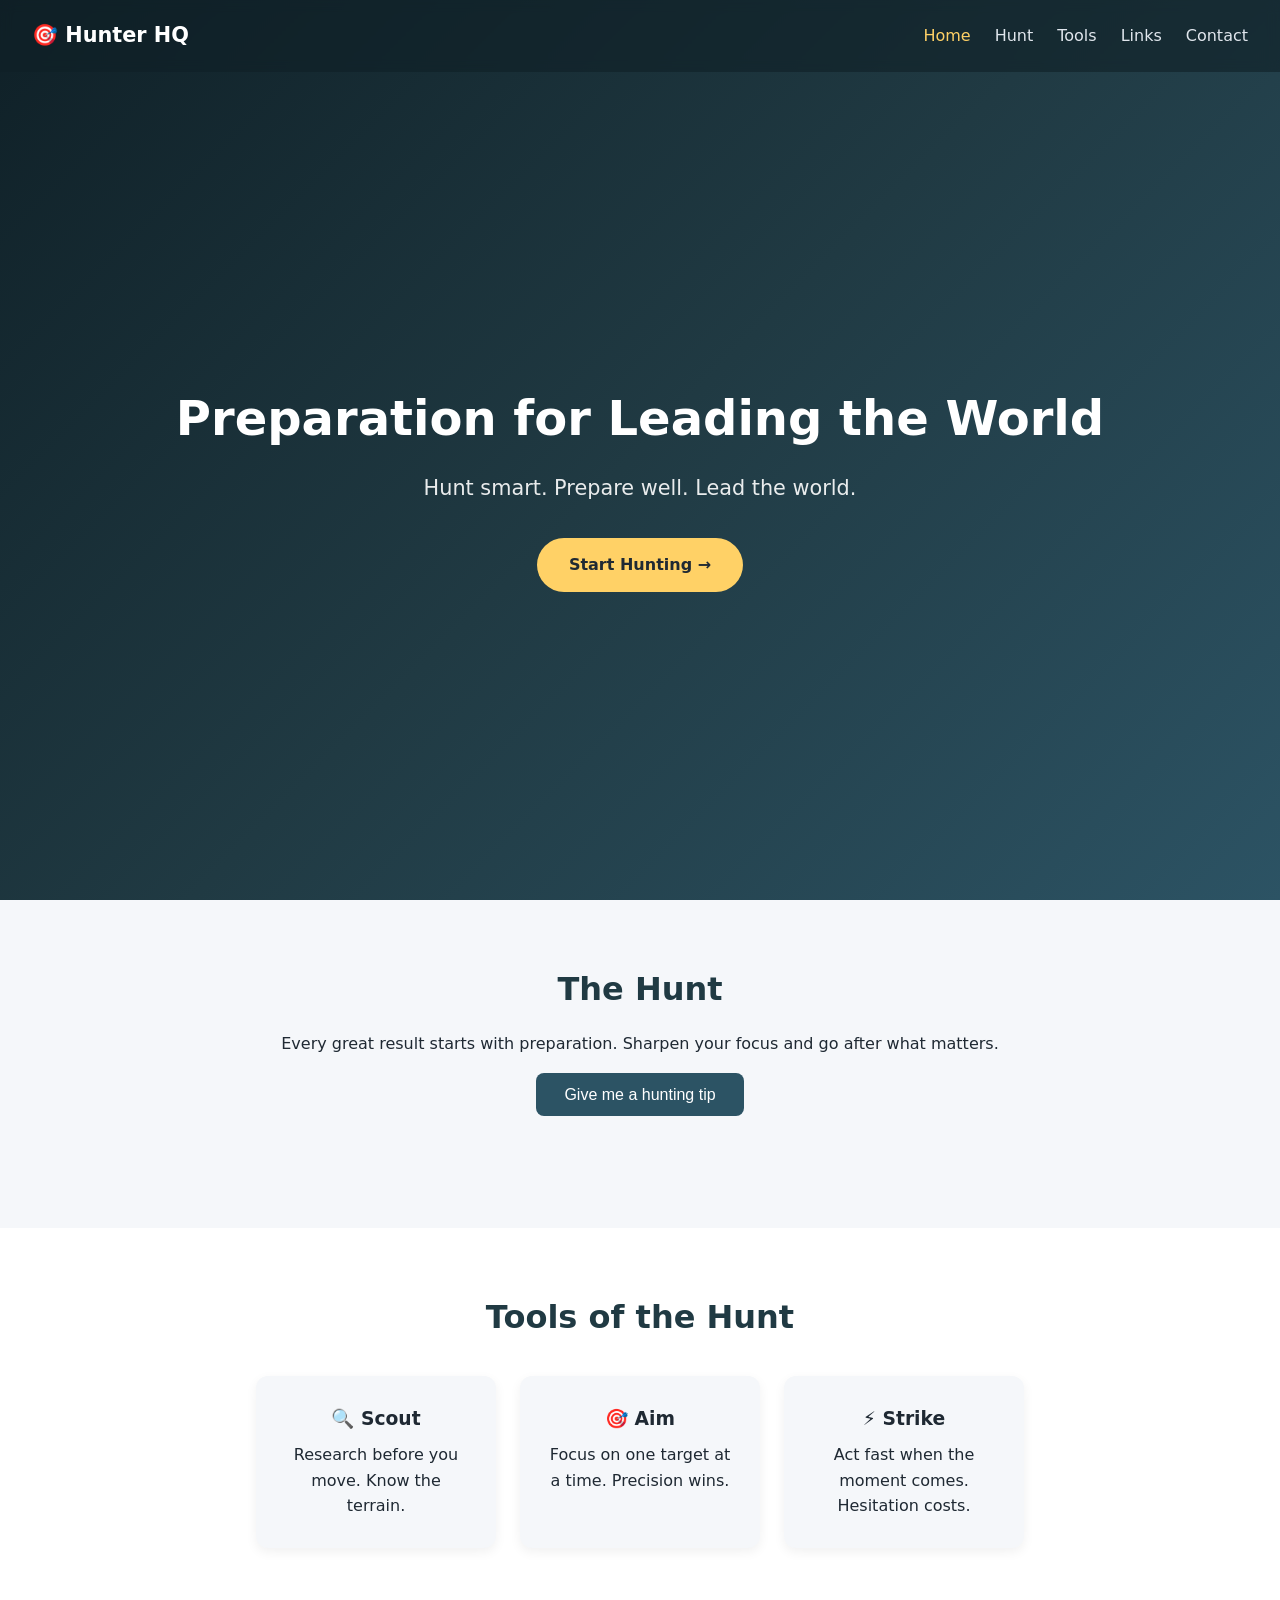
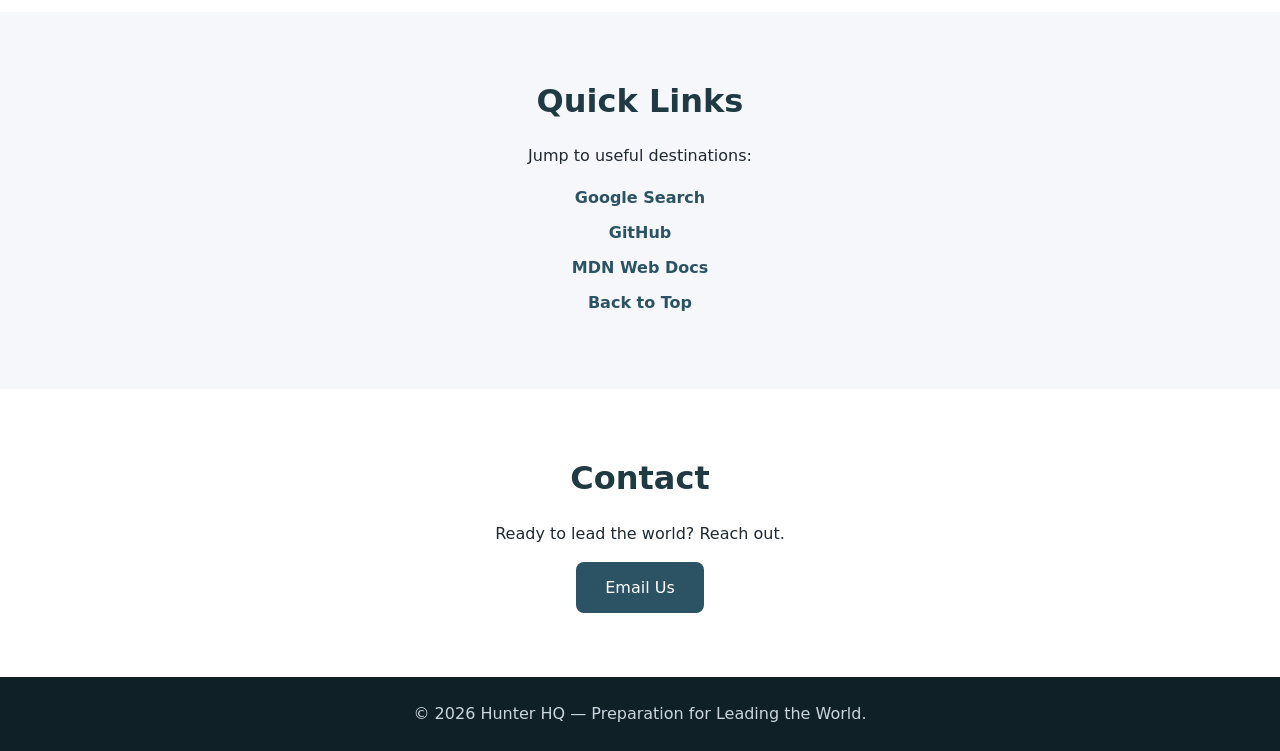
==== index.html @ e1bc9bd0 "Initial commit: Hunter HQ homepage Co-Authored-By: Claude Opus 4.8 (1M context) <noreply@anthropic.c" ====
<!DOCTYPE html>
<html lang="en">
<head>
  <meta charset="UTF-8" />
  <meta name="viewport" content="width=device-width, initial-scale=1.0" />
  <title>Preparation for Leading the World</title>
  <link rel="stylesheet" href="style.css" />
</head>
<body>
  <header class="hero">
    <nav class="nav">
      <span class="brand">🎯 Hunter HQ</span>
      <ul class="nav-links">
        <li><a href="#home">Home</a></li>
        <li><a href="#hunt">Hunt</a></li>
        <li><a href="#tools">Tools</a></li>
        <li><a href="#links">Links</a></li>
        <li><a href="#contact">Contact</a></li>
      </ul>
    </nav>

    <div id="home" class="hero-content">
      <h1>Preparation for Leading the World</h1>
      <p class="motto">Hunt smart. Prepare well. Lead the world.</p>
      <a href="#hunt" class="cta">Start Hunting →</a>
    </div>
  </header>

  <main>
    <section id="hunt" class="section">
      <h2>The Hunt</h2>
      <p>Every great result starts with preparation. Sharpen your focus and go after what matters.</p>
      <button id="quoteBtn" class="btn">Give me a hunting tip</button>
      <p id="quote" class="quote"></p>
    </section>

    <section id="tools" class="section alt">
      <h2>Tools of the Hunt</h2>
      <div class="cards">
        <div class="card">
          <h3>🔍 Scout</h3>
          <p>Research before you move. Know the terrain.</p>
        </div>
        <div class="card">
          <h3>🎯 Aim</h3>
          <p>Focus on one target at a time. Precision wins.</p>
        </div>
        <div class="card">
          <h3>⚡ Strike</h3>
          <p>Act fast when the moment comes. Hesitation costs.</p>
        </div>
      </div>
    </section>

    <section id="links" class="section">
      <h2>Quick Links</h2>
      <p>Jump to useful destinations:</p>
      <ul class="link-list">
        <li><a href="https://www.google.com" target="_blank" rel="noopener">Google Search</a></li>
        <li><a href="https://github.com" target="_blank" rel="noopener">GitHub</a></li>
        <li><a href="https://developer.mozilla.org" target="_blank" rel="noopener">MDN Web Docs</a></li>
        <li><a href="#home">Back to Top</a></li>
      </ul>
    </section>

    <section id="contact" class="section alt">
      <h2>Contact</h2>
      <p>Ready to lead the world? Reach out.</p>
      <a href="mailto:vairafiq@gmail.com" class="btn">Email Us</a>
    </section>
  </main>

  <footer class="footer">
    <p>&copy; 2026 Hunter HQ — Preparation for Leading the World.</p>
  </footer>

  <script src="script.js"></script>
</body>
</html>
---- style.css ----
* {
  margin: 0;
  padding: 0;
  box-sizing: border-box;
}

html {
  scroll-behavior: smooth;
}

body {
  font-family: "Segoe UI", system-ui, sans-serif;
  color: #1f2933;
  line-height: 1.6;
  background: #f5f7fa;
}

/* Hero + nav */
.hero {
  background: linear-gradient(135deg, #0f2027, #203a43, #2c5364);
  color: #fff;
  min-height: 100vh;
  display: flex;
  flex-direction: column;
}

.nav {
  display: flex;
  justify-content: space-between;
  align-items: center;
  padding: 1.2rem 2rem;
  position: sticky;
  top: 0;
  backdrop-filter: blur(6px);
  background: rgba(15, 32, 39, 0.6);
}

.brand {
  font-weight: 700;
  font-size: 1.3rem;
}

.nav-links {
  display: flex;
  gap: 1.5rem;
  list-style: none;
}

.nav-links a {
  color: #e0e6ed;
  text-decoration: none;
  font-weight: 500;
  transition: color 0.2s;
}

.nav-links a:hover {
  color: #ffd166;
}

.hero-content {
  flex: 1;
  display: flex;
  flex-direction: column;
  justify-content: center;
  align-items: center;
  text-align: center;
  padding: 2rem;
}

.hero-content h1 {
  font-size: 3rem;
  margin-bottom: 1rem;
}

.motto {
  font-size: 1.3rem;
  opacity: 0.9;
  margin-bottom: 2rem;
}

.cta {
  background: #ffd166;
  color: #1f2933;
  padding: 0.9rem 2rem;
  border-radius: 999px;
  text-decoration: none;
  font-weight: 700;
  transition: transform 0.2s, box-shadow 0.2s;
}

.cta:hover {
  transform: translateY(-3px);
  box-shadow: 0 8px 20px rgba(0, 0, 0, 0.3);
}

/* Sections */
.section {
  max-width: 900px;
  margin: 0 auto;
  padding: 4rem 2rem;
  text-align: center;
}

.section.alt {
  background: #fff;
  max-width: 100%;
}

.section.alt > * {
  max-width: 900px;
  margin-left: auto;
  margin-right: auto;
}

.section h2 {
  font-size: 2rem;
  margin-bottom: 1rem;
  color: #203a43;
}

/* Buttons */
.btn {
  display: inline-block;
  margin-top: 1rem;
  background: #2c5364;
  color: #fff;
  border: none;
  padding: 0.8rem 1.8rem;
  border-radius: 8px;
  font-size: 1rem;
  cursor: pointer;
  text-decoration: none;
  transition: background 0.2s;
}

.btn:hover {
  background: #203a43;
}

.quote {
  margin-top: 1.5rem;
  font-style: italic;
  color: #486581;
  min-height: 1.5rem;
}

/* Cards */
.cards {
  display: flex;
  gap: 1.5rem;
  flex-wrap: wrap;
  justify-content: center;
  margin-top: 2rem;
}

.card {
  background: #f5f7fa;
  border-radius: 12px;
  padding: 1.8rem;
  width: 240px;
  box-shadow: 0 4px 12px rgba(0, 0, 0, 0.06);
  transition: transform 0.2s;
}

.card:hover {
  transform: translateY(-6px);
}

.card h3 {
  margin-bottom: 0.5rem;
}

/* Link list */
.link-list {
  list-style: none;
  margin-top: 1rem;
}

.link-list li {
  margin: 0.6rem 0;
}

.link-list a {
  color: #2c5364;
  font-weight: 600;
  text-decoration: none;
}

.link-list a:hover {
  text-decoration: underline;
}

/* Footer */
.footer {
  background: #0f2027;
  color: #cbd5e0;
  text-align: center;
  padding: 1.5rem;
}

@media (max-width: 600px) {
  .nav {
    flex-direction: column;
    gap: 1rem;
  }
  .hero-content h1 {
    font-size: 2rem;
  }
}
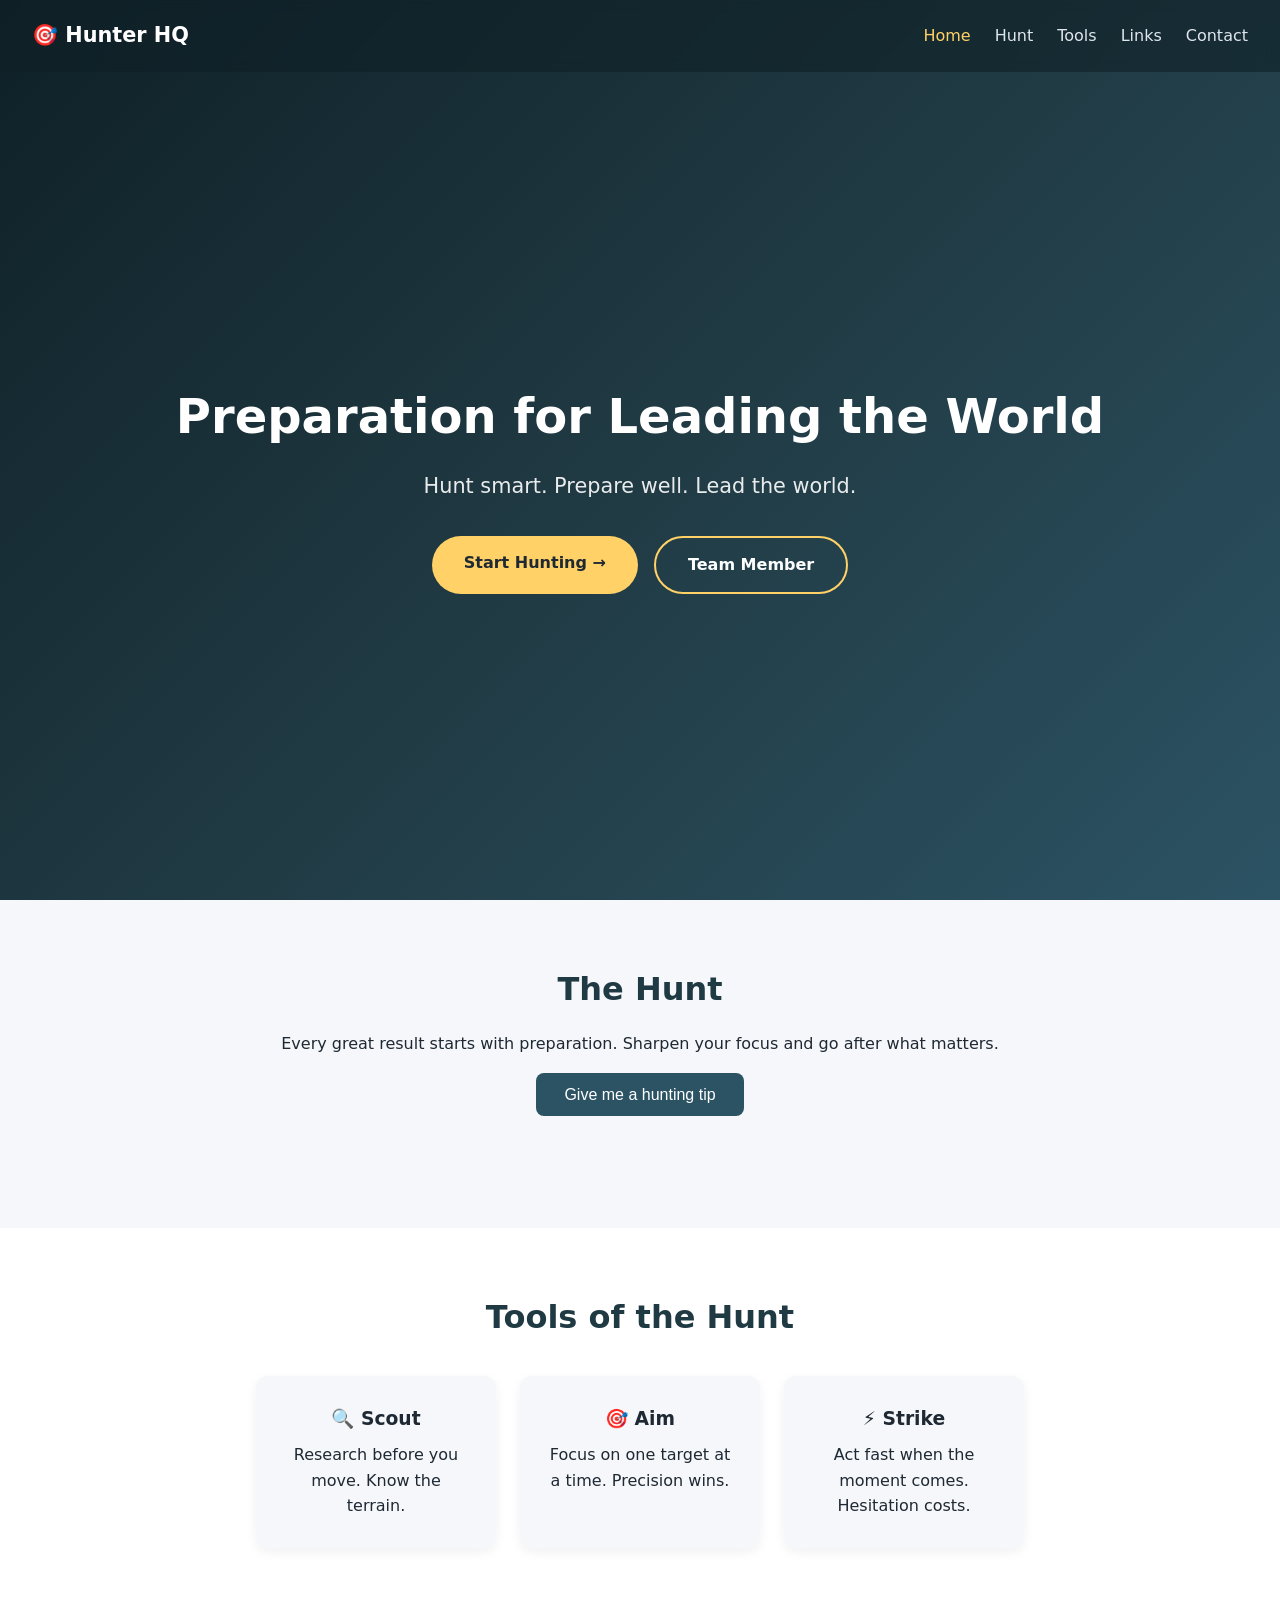
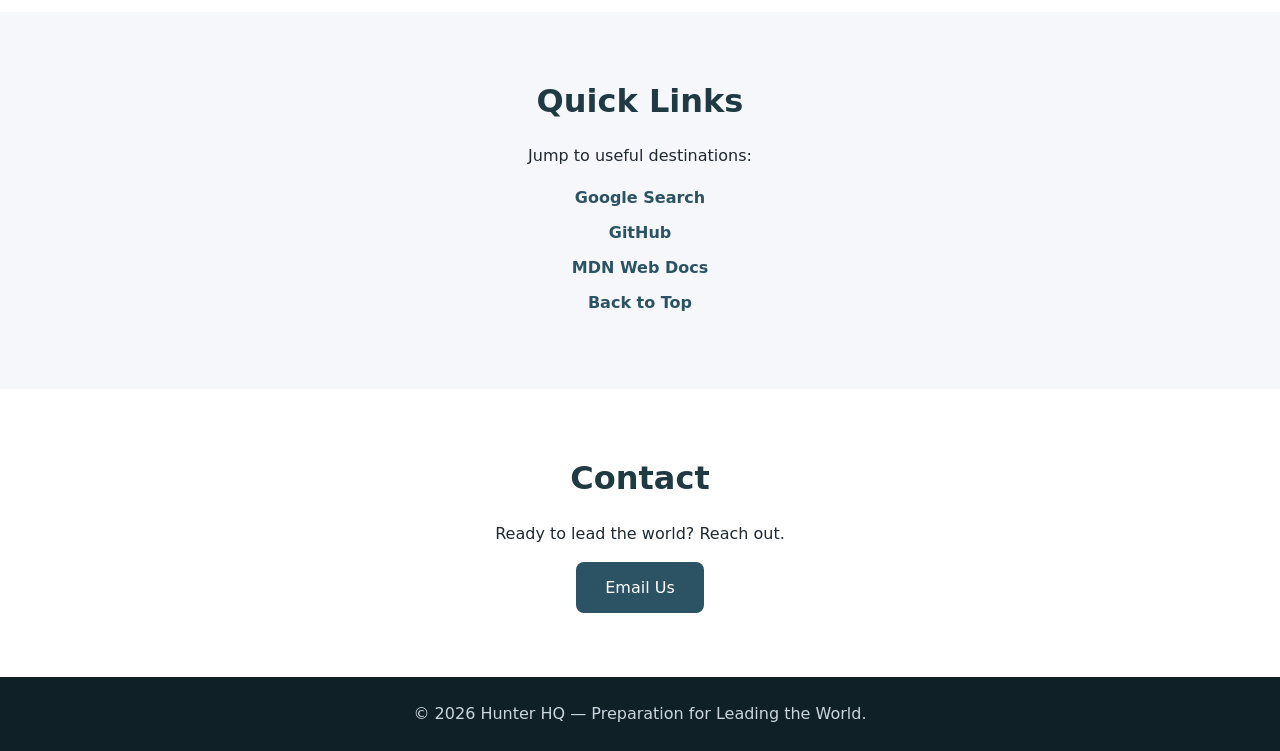
==== commit 8e50c3d5: "added new features in portfolio" ====
--- a/index.html
+++ b/index.html
@@ -22,7 +22,10 @@
     <div id="home" class="hero-content">
       <h1>Preparation for Leading the World</h1>
       <p class="motto">Hunt smart. Prepare well. Lead the world.</p>
-      <a href="#hunt" class="cta">Start Hunting →</a>
+      <div class="hero-actions">
+        <a href="#hunt" class="cta">Start Hunting →</a>
+        <a href="f_index.html" class="cta cta-secondary">Team Member</a>
+      </div>
     </div>
   </header>
 
--- a/style.css
+++ b/style.css
@@ -78,6 +78,13 @@
   margin-bottom: 2rem;
 }
 
+.hero-actions {
+  display: flex;
+  gap: 1rem;
+  flex-wrap: wrap;
+  justify-content: center;
+}
+
 .cta {
   background: #ffd166;
   color: #1f2933;
@@ -86,6 +93,12 @@
   text-decoration: none;
   font-weight: 700;
   transition: transform 0.2s, box-shadow 0.2s;
+}
+
+.cta-secondary {
+  background: transparent;
+  color: #fff;
+  border: 2px solid #ffd166;
 }
 
 .cta:hover {
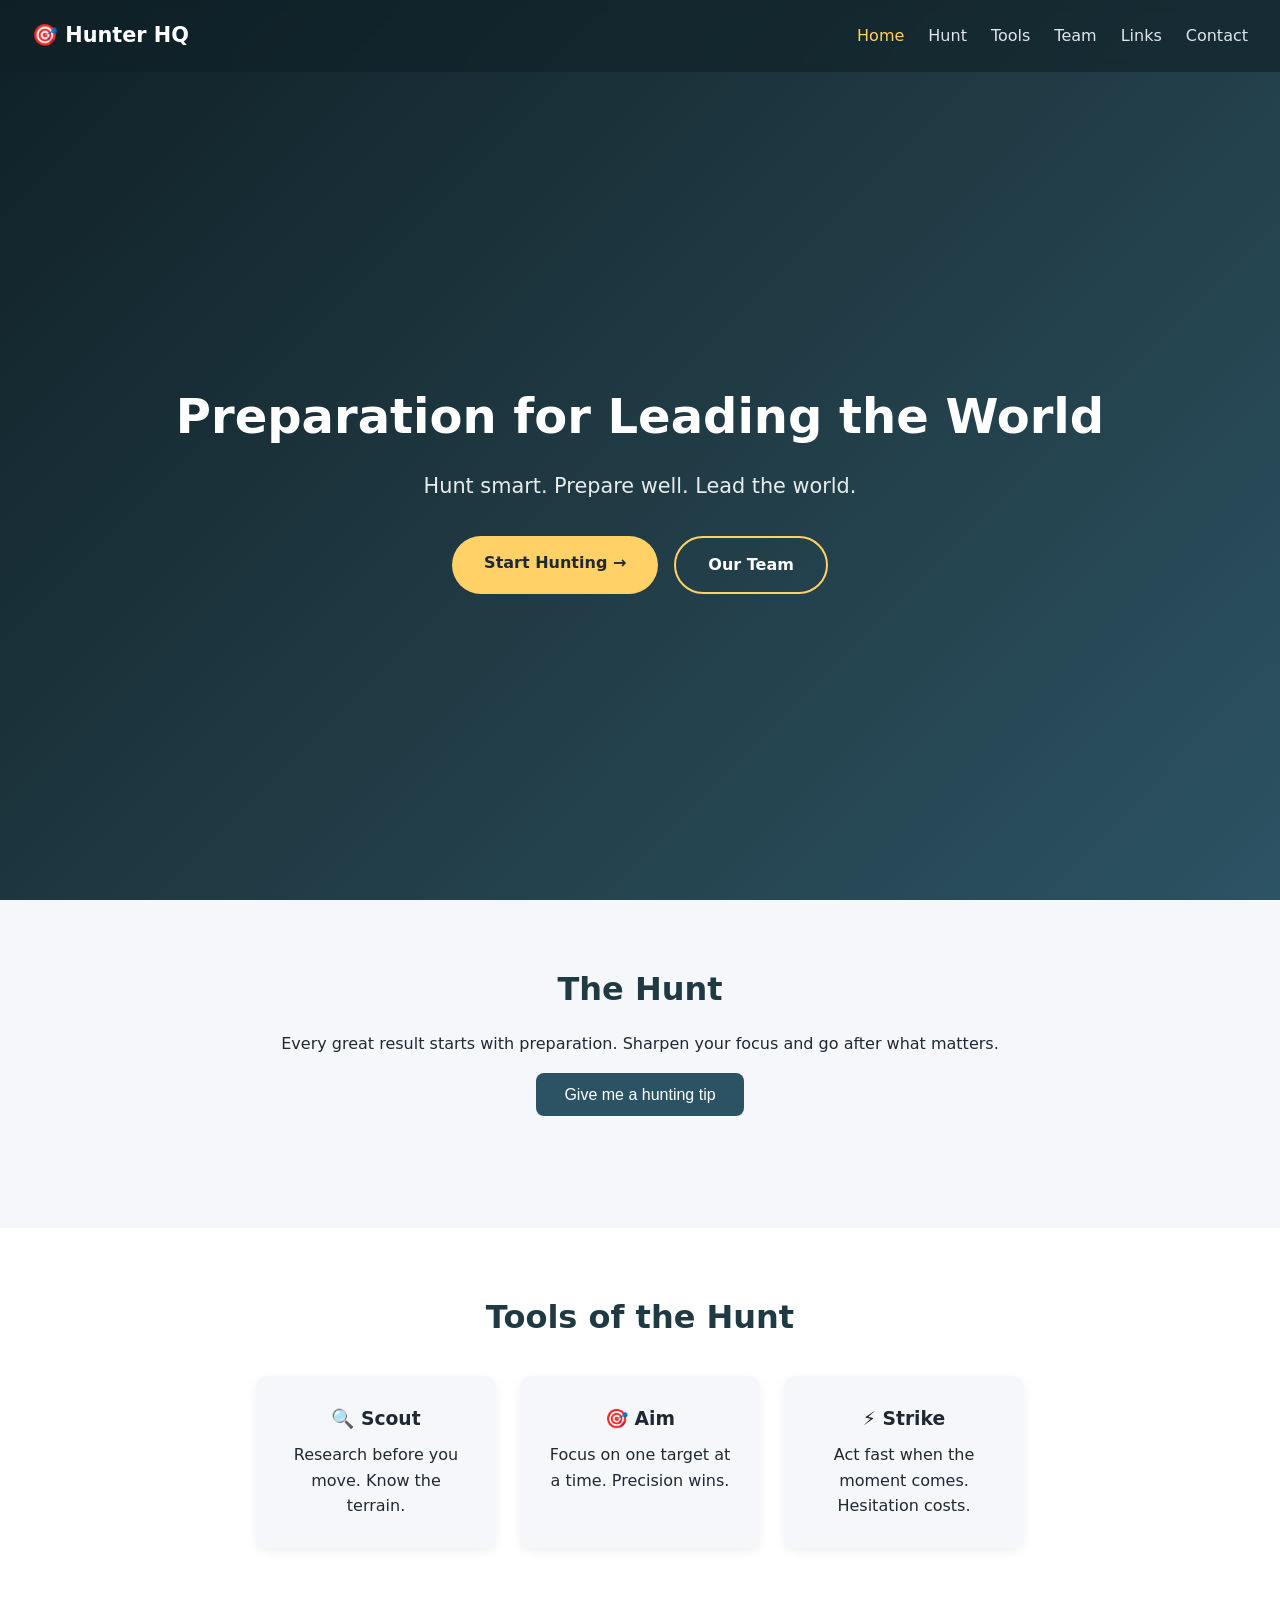
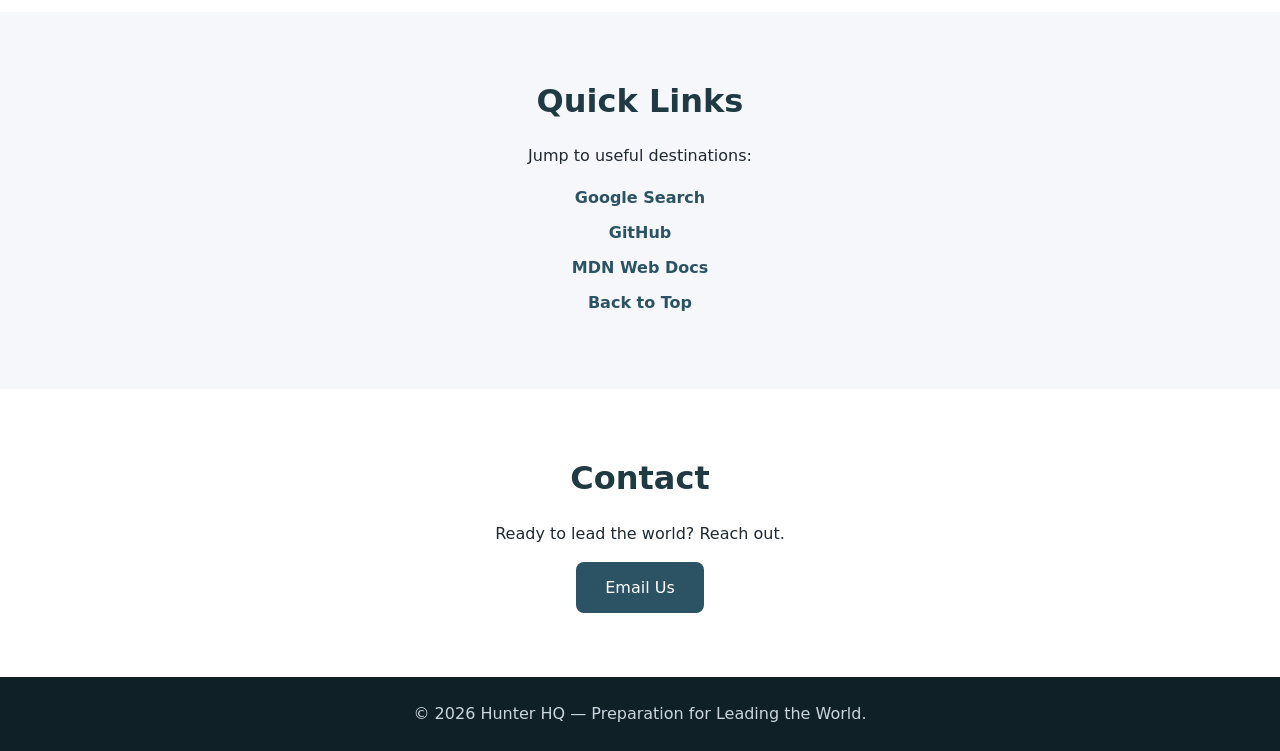
==== commit 244bed8b: "ADDED: Farhan Tasnim profile and team selection feature by Jisan - Added Farhan Tasnim profile page " ====
--- a/index.html
+++ b/index.html
@@ -14,6 +14,7 @@
         <li><a href="#home">Home</a></li>
         <li><a href="#hunt">Hunt</a></li>
         <li><a href="#tools">Tools</a></li>
+        <li><a href="team.html">Team</a></li>
         <li><a href="#links">Links</a></li>
         <li><a href="#contact">Contact</a></li>
       </ul>
@@ -24,7 +25,7 @@
       <p class="motto">Hunt smart. Prepare well. Lead the world.</p>
       <div class="hero-actions">
         <a href="#hunt" class="cta">Start Hunting →</a>
-        <a href="f_index.html" class="cta cta-secondary">Team Member</a>
+        <a href="team.html" class="cta cta-secondary">Our Team</a>
       </div>
     </div>
   </header>
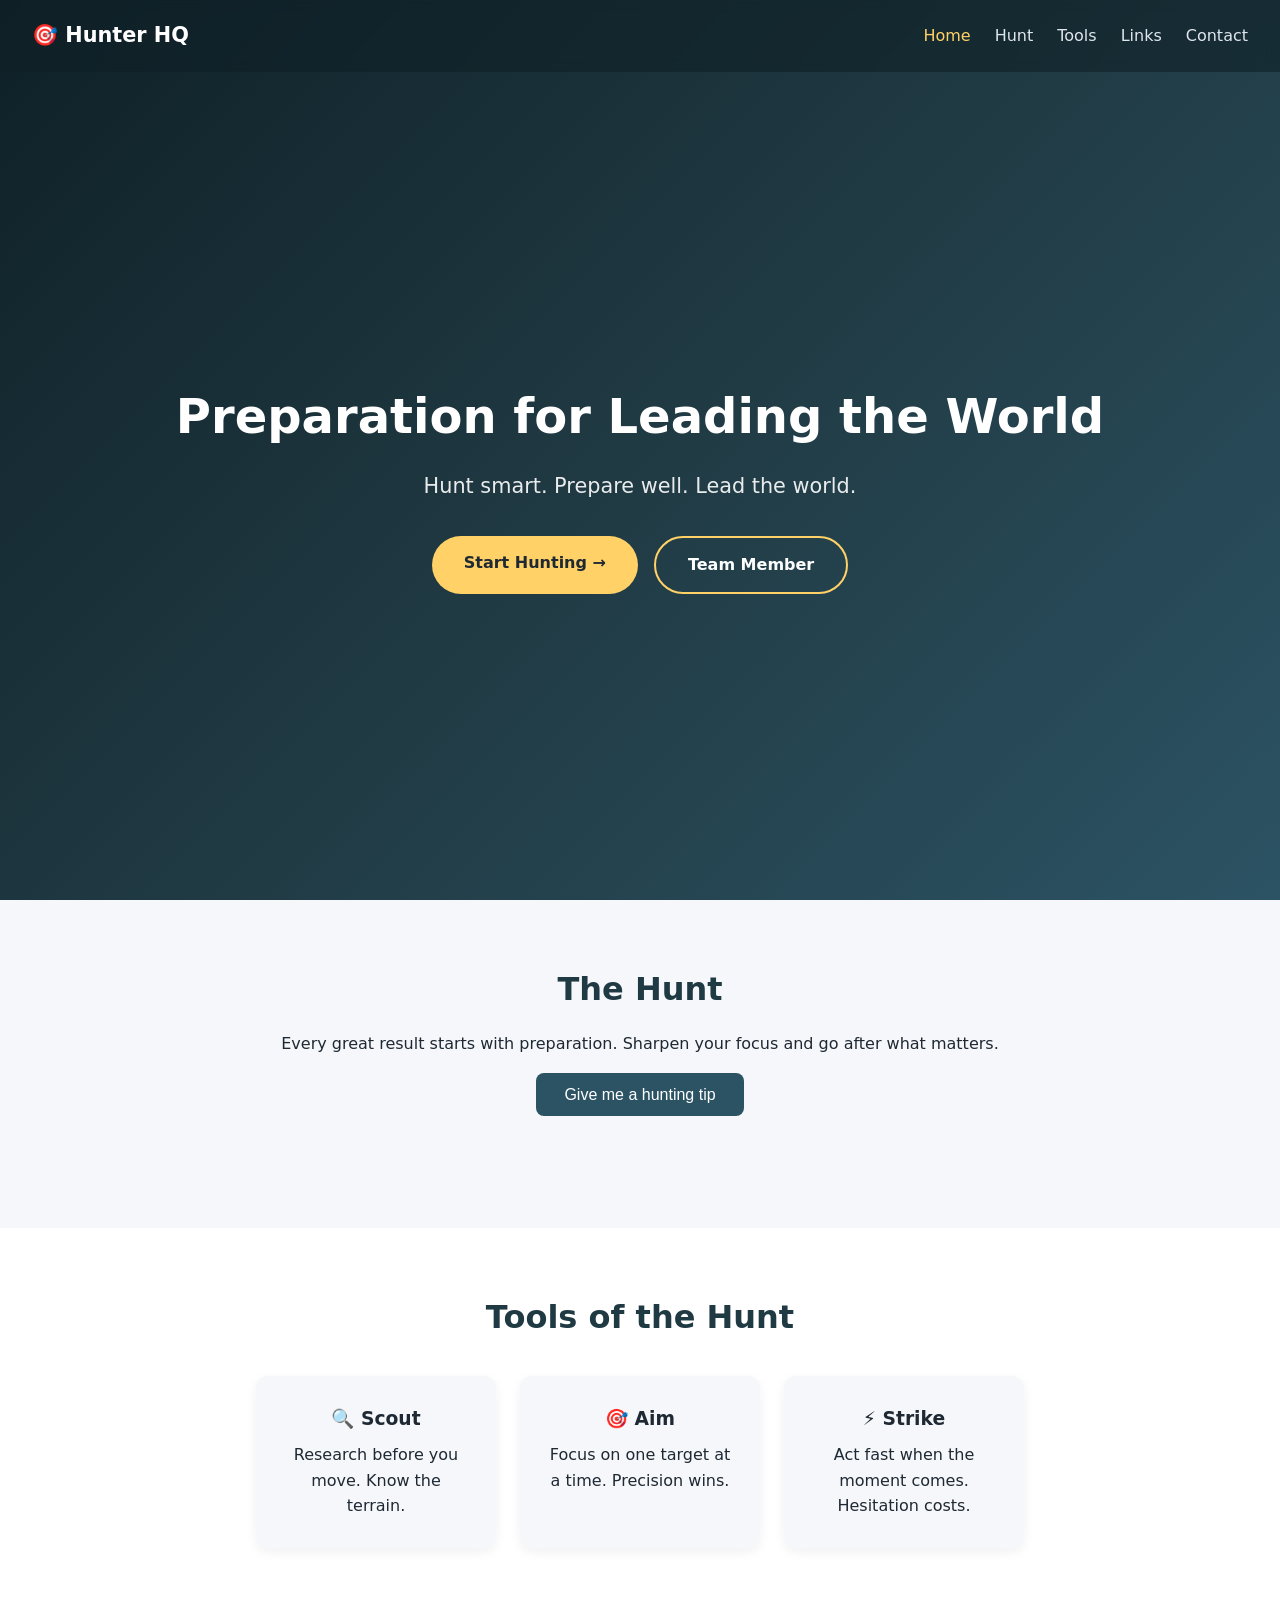
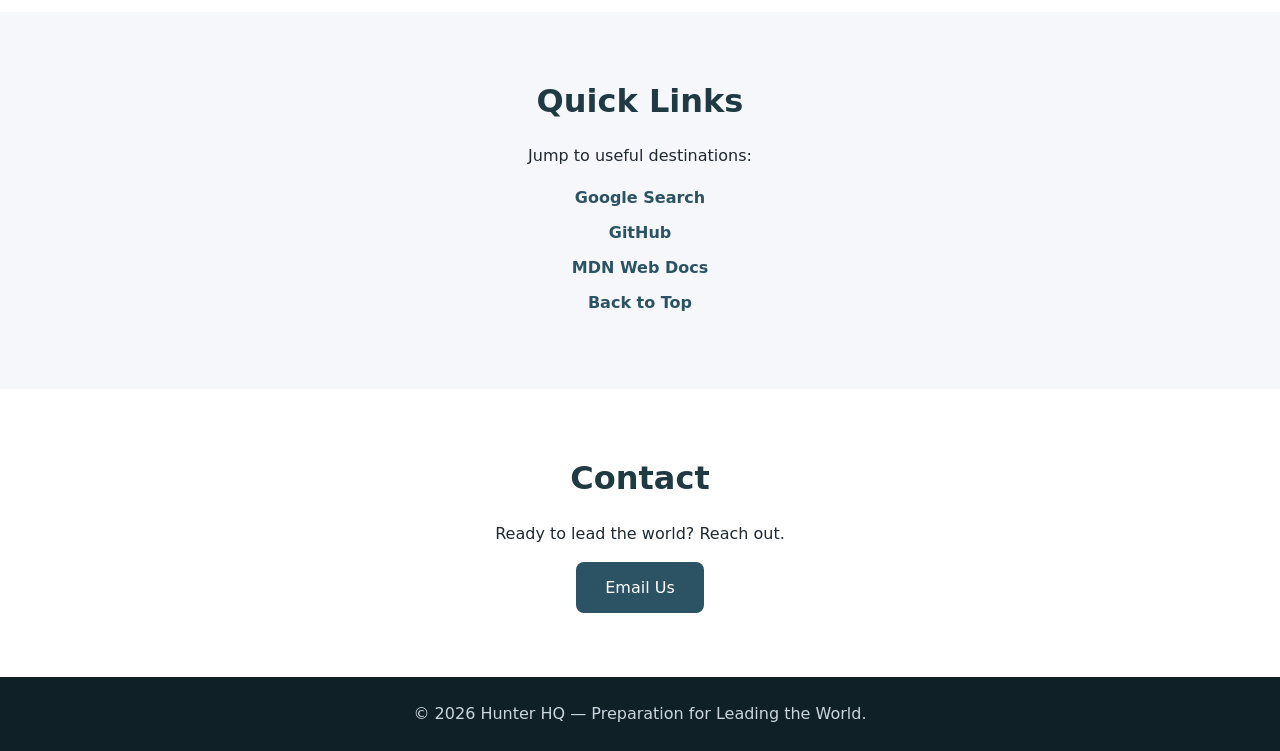
==== commit 9b4f0322: "ADDED: Team page with S. M. Fayez Ahmed and Farhan profiles - Created team.html" ====
--- a/index.html
+++ b/index.html
@@ -14,7 +14,6 @@
         <li><a href="#home">Home</a></li>
         <li><a href="#hunt">Hunt</a></li>
         <li><a href="#tools">Tools</a></li>
-        <li><a href="team.html">Team</a></li>
         <li><a href="#links">Links</a></li>
         <li><a href="#contact">Contact</a></li>
       </ul>
@@ -25,7 +24,7 @@
       <p class="motto">Hunt smart. Prepare well. Lead the world.</p>
       <div class="hero-actions">
         <a href="#hunt" class="cta">Start Hunting →</a>
-        <a href="team.html" class="cta cta-secondary">Our Team</a>
+        <a href="f_index.html" class="cta cta-secondary">Team Member</a>
       </div>
     </div>
   </header>
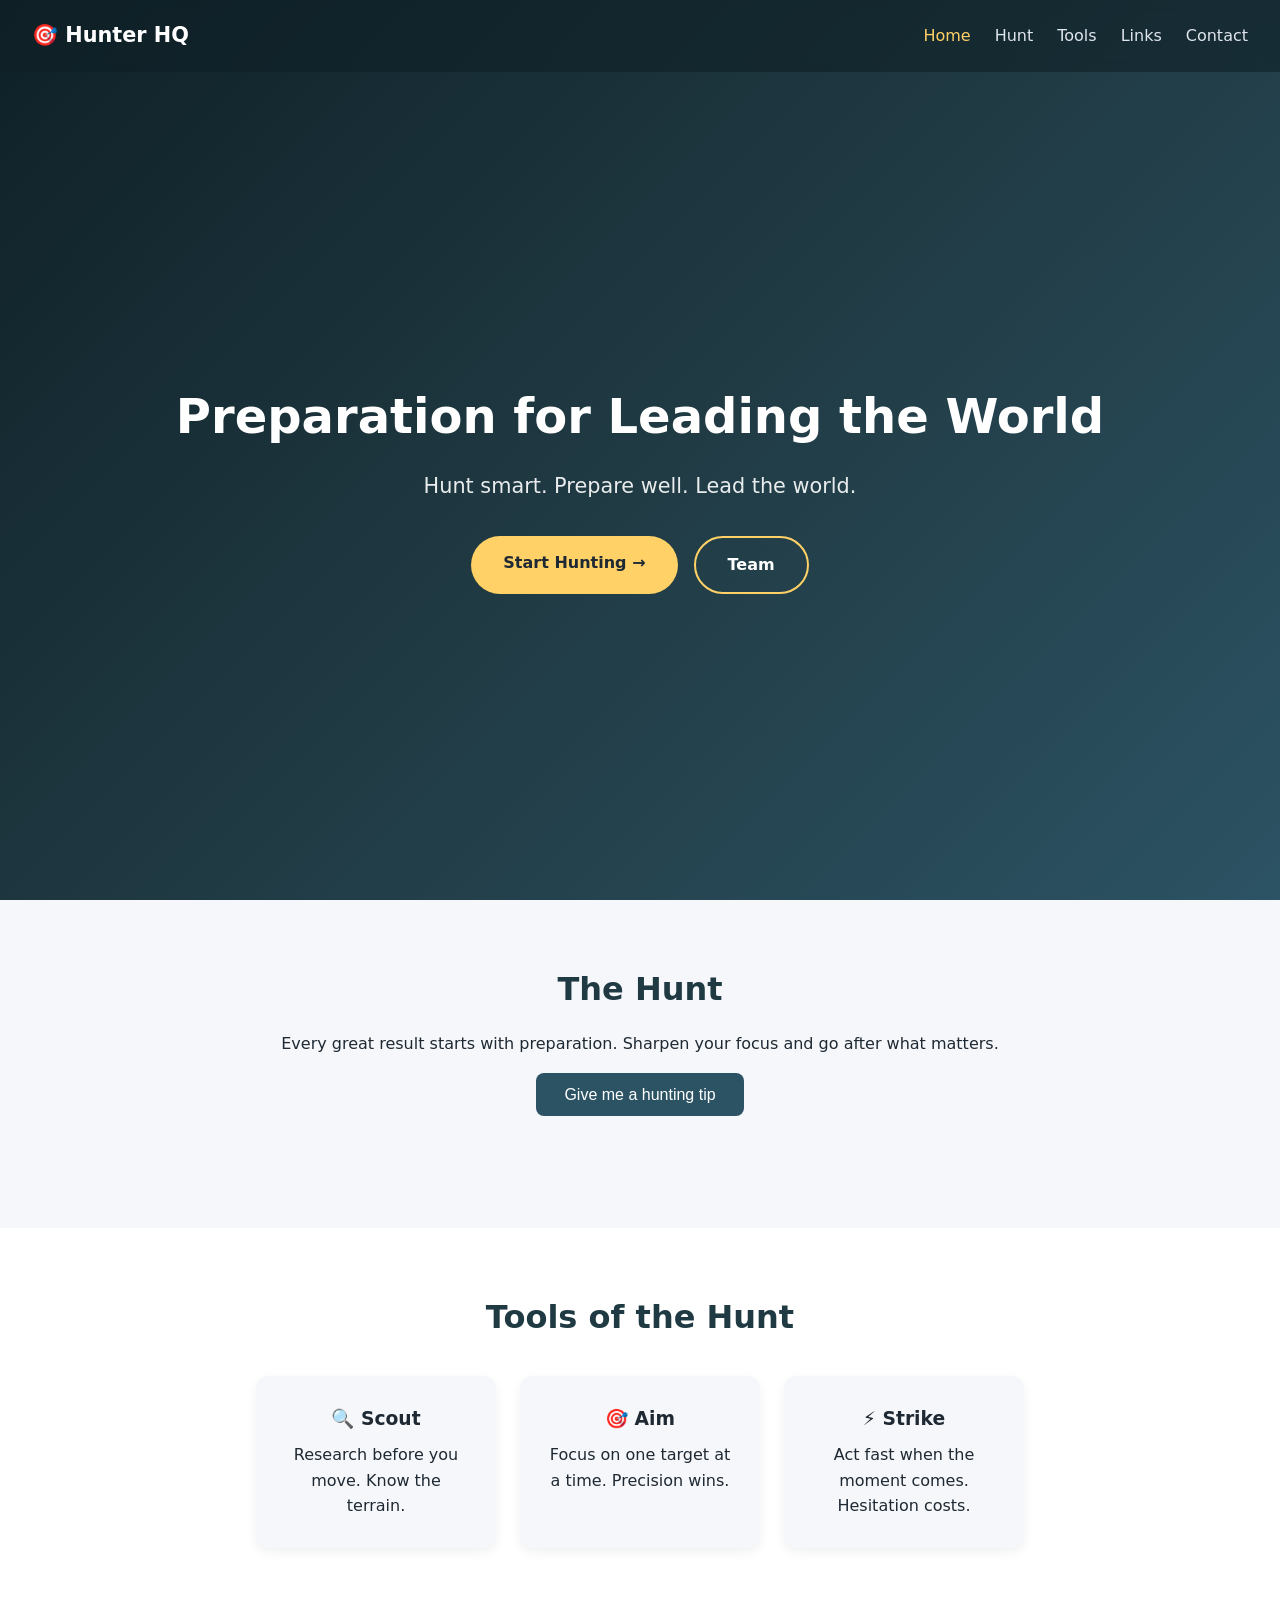
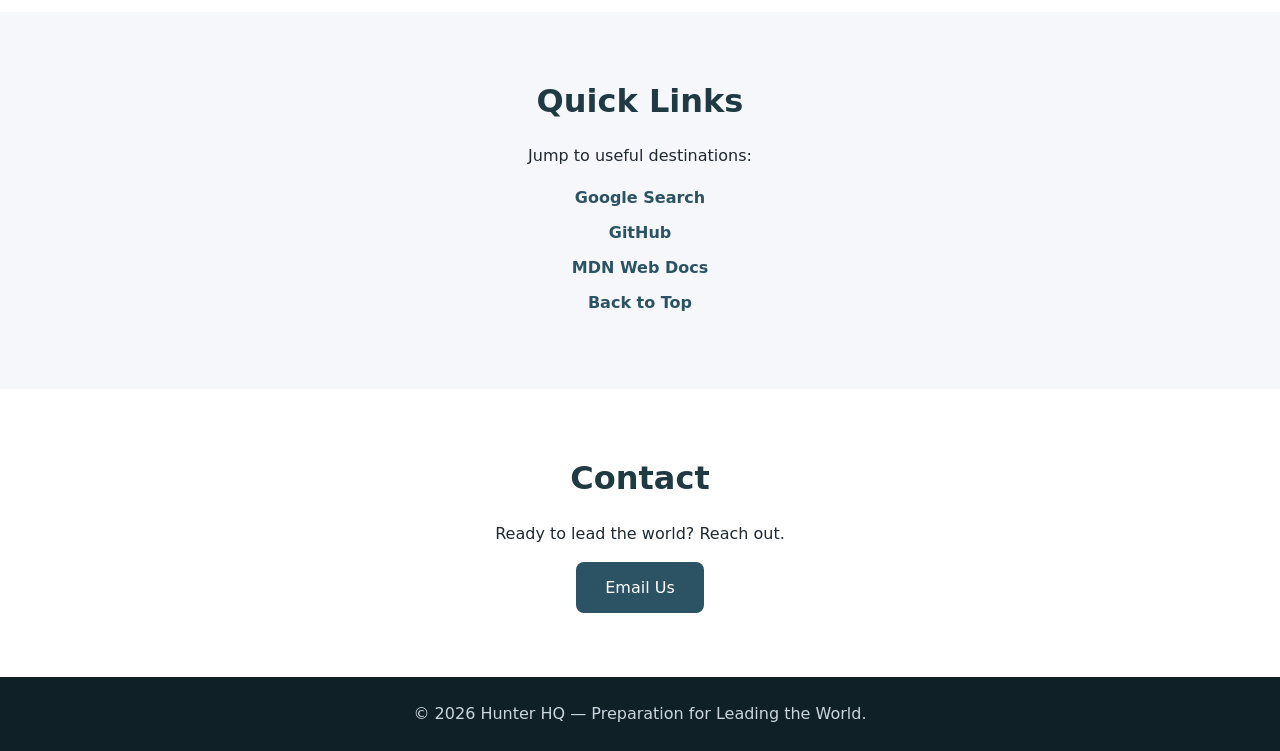
==== commit 9a14426c: "FIXED: Team page layout & navigation - Jisan - Added team-grid, team-card, team-number, team-avatar," ====
--- a/index.html
+++ b/index.html
@@ -24,7 +24,8 @@
       <p class="motto">Hunt smart. Prepare well. Lead the world.</p>
       <div class="hero-actions">
         <a href="#hunt" class="cta">Start Hunting →</a>
-        <a href="f_index.html" class="cta cta-secondary">Team Member</a>
+        <!-- CHANGED BY Jisan: Changed link from f_index.html (Fayez directly) to team.html (team overview page) -->
+        <a href="team.html" class="cta cta-secondary">Team</a>
       </div>
     </div>
   </header>
